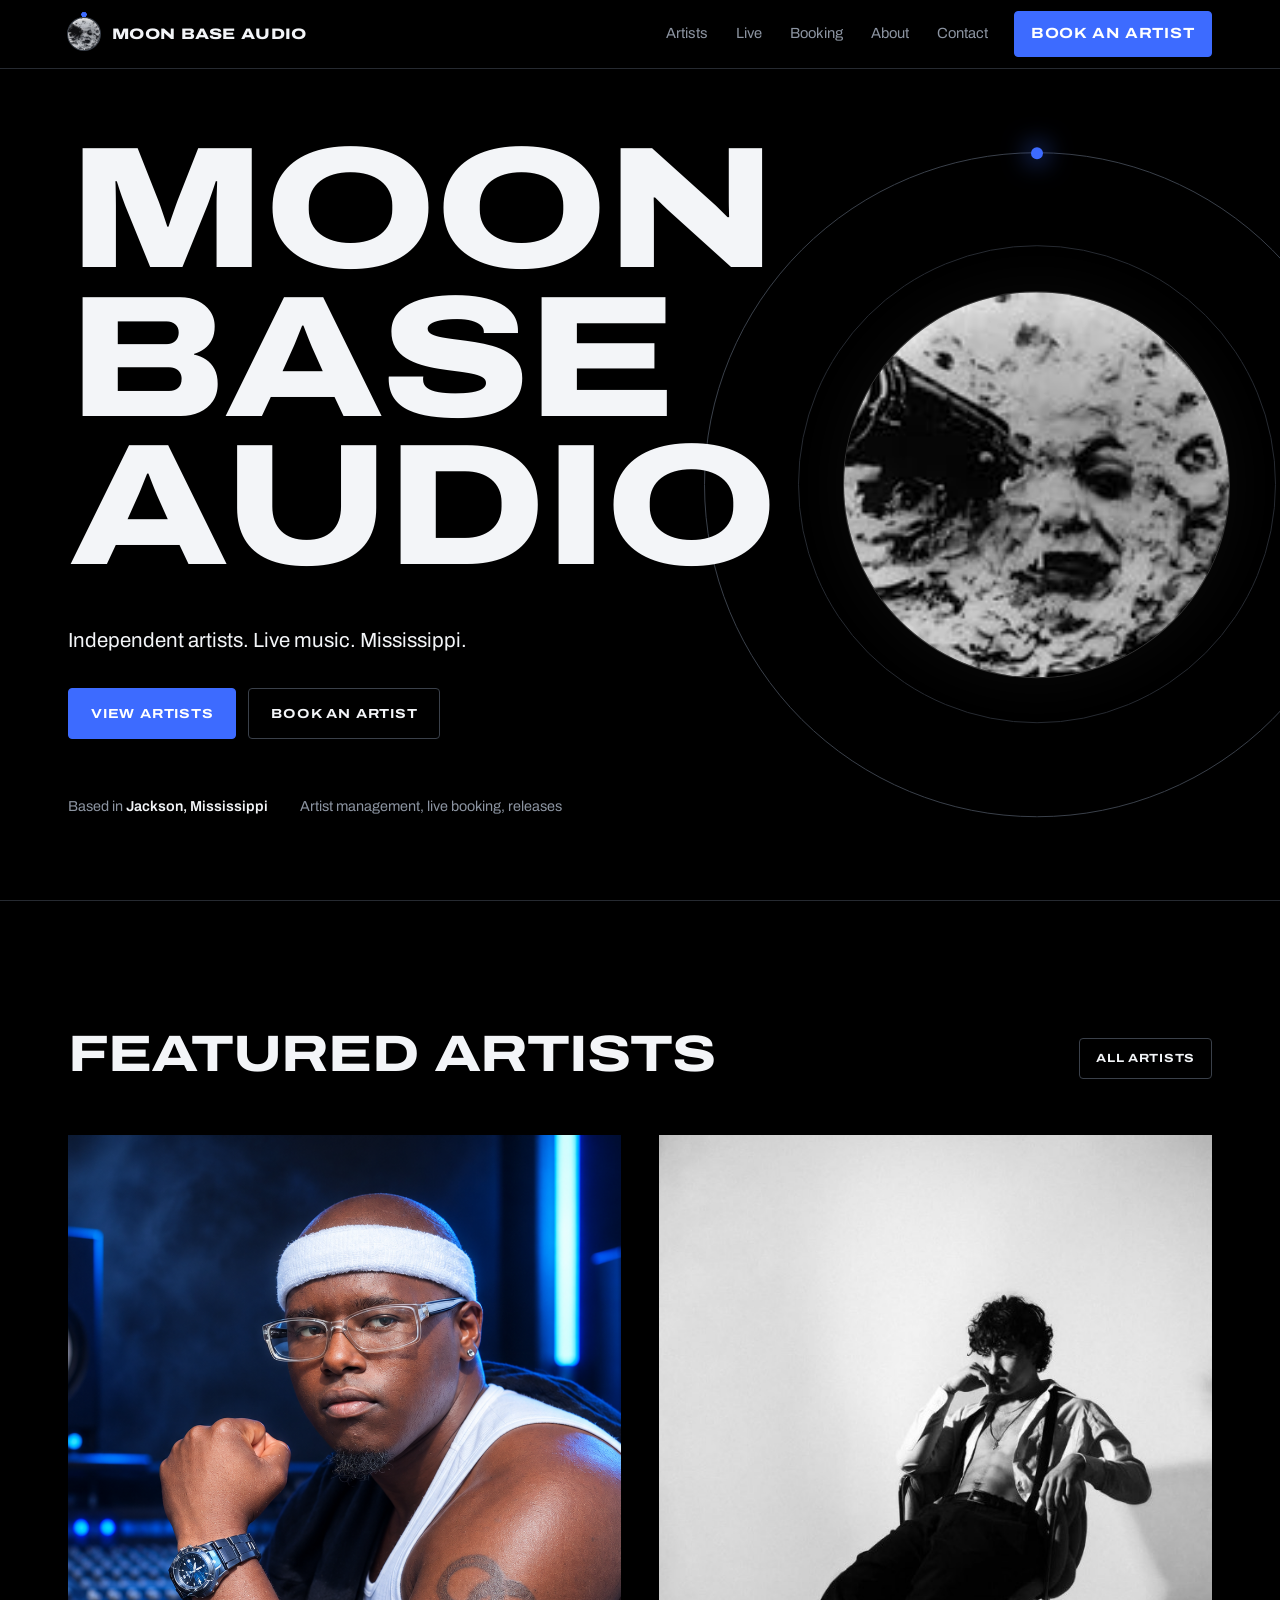
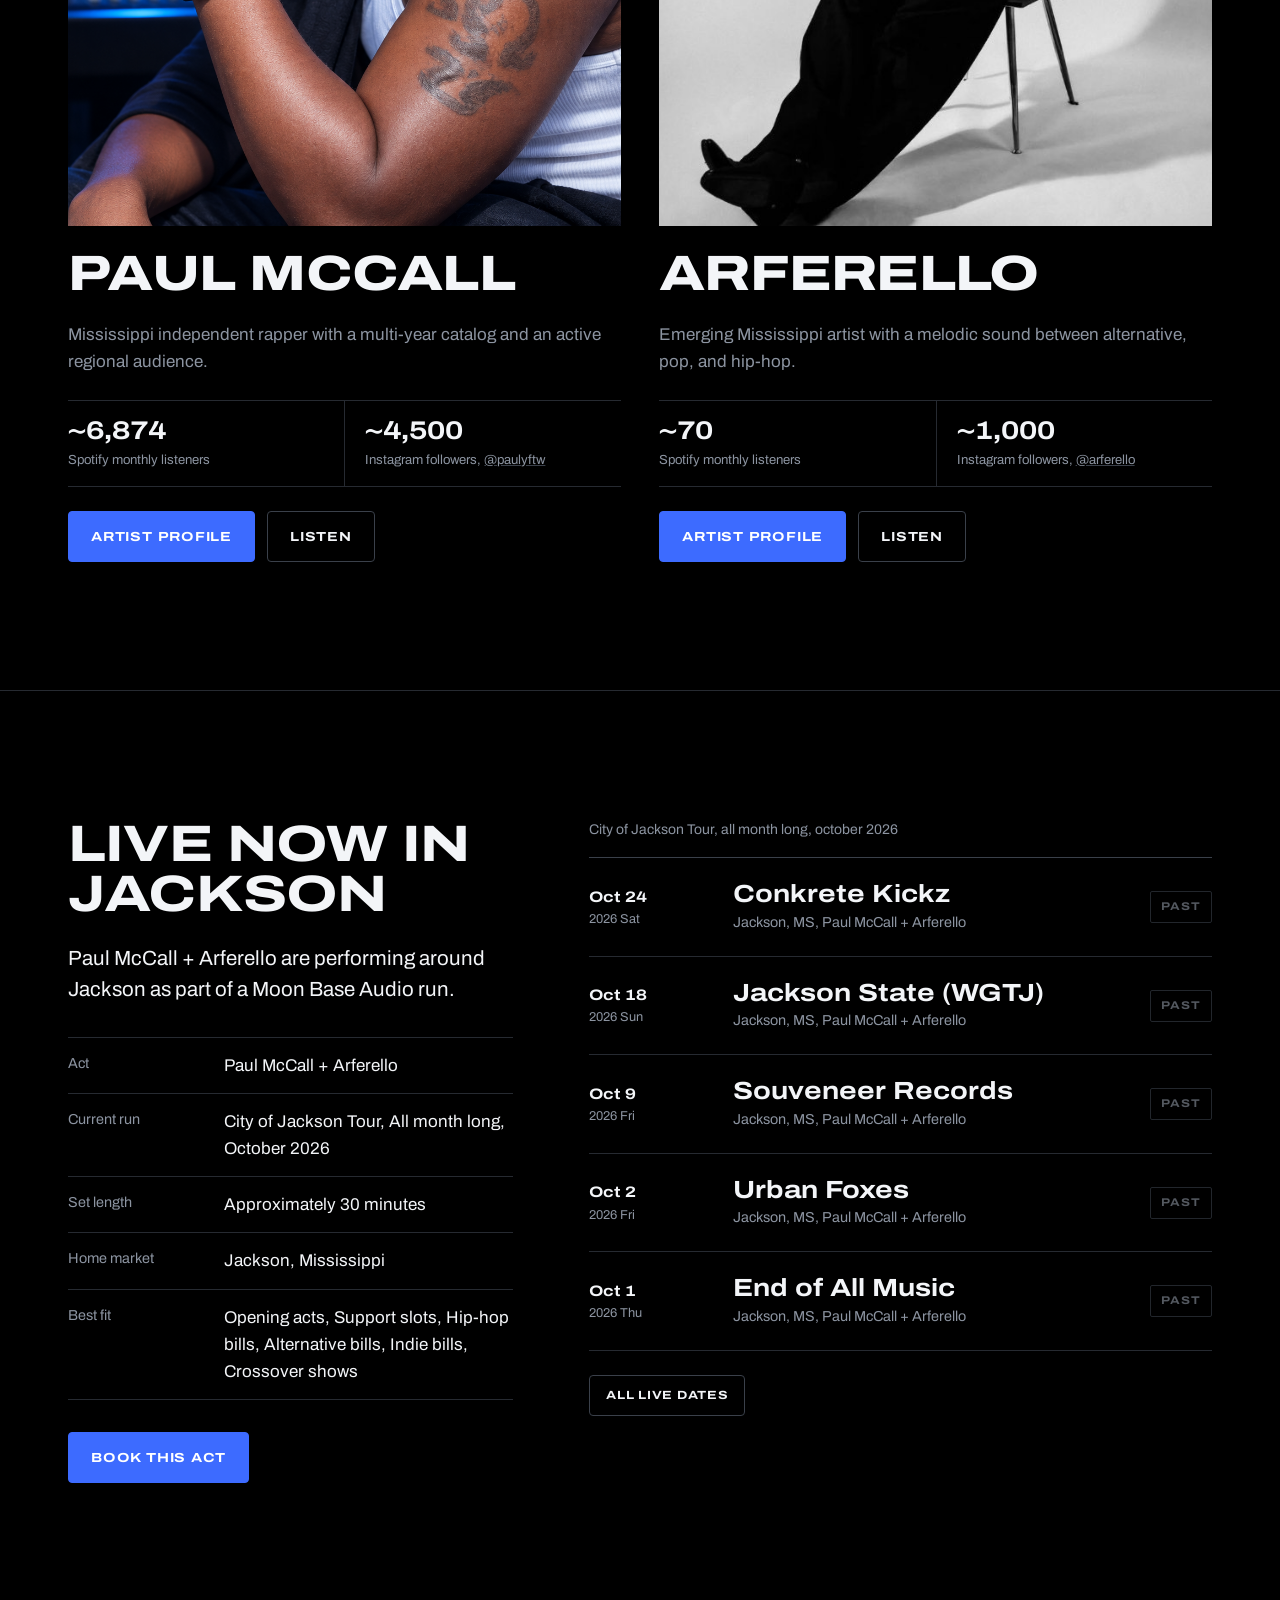
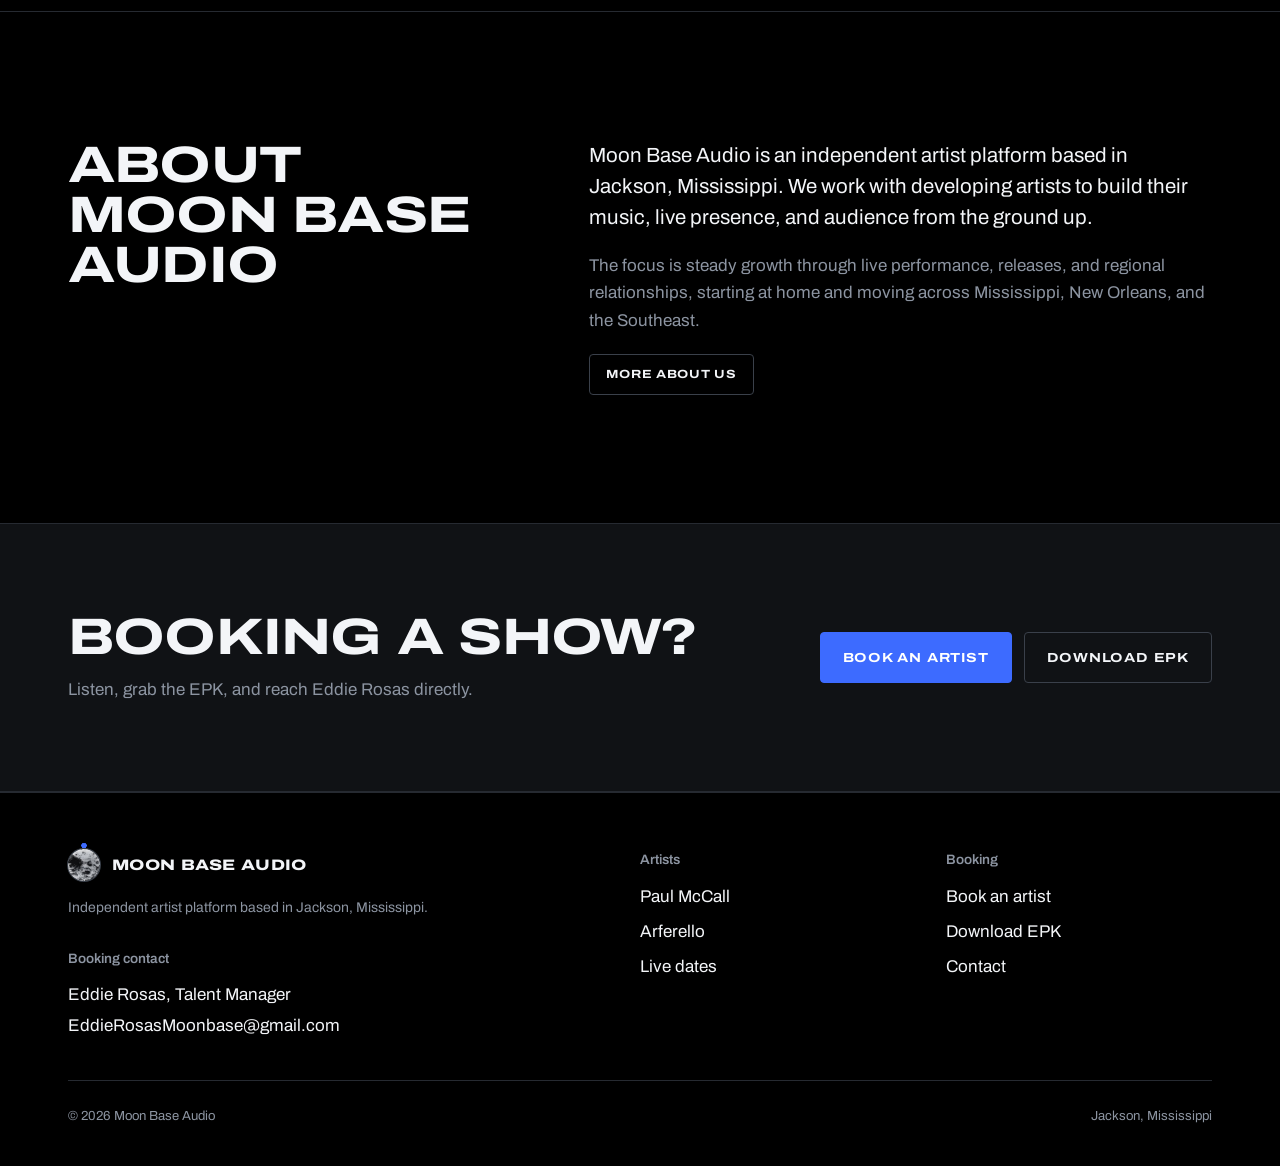
==== index.html @ 9dc70bcf "Upload Moon Base Audio website" ====
<!DOCTYPE html>
<html lang="en">
<head>
<meta charset="utf-8">
<meta name="viewport" content="width=device-width, initial-scale=1, viewport-fit=cover">

<!-- =========================================================
     SEO + SOCIAL METADATA
     Per-page <title> and description are set at runtime from the
     SEO table in js/data.js. The tags below are the defaults that
     search engines and link previews read first.
     Replace https://moonbaseaudio.com with the real domain.
     ========================================================= -->
<title>Moon Base Audio | Jackson Mississippi Music & Independent Artists</title>
<meta name="description" content="Moon Base Audio is an independent artist platform in Jackson, Mississippi. Artist management, live booking, and releases for Mississippi independent artists Paul McCall and Arferello.">
<meta name="keywords" content="Moon Base Audio, Jackson Mississippi music, Mississippi independent artists, Paul McCall, Arferello, Mississippi hip-hop, Jackson MS live music, artist booking">
<meta name="theme-color" content="#000000">
<link rel="canonical" href="https://moonbaseaudio.com/">

<meta property="og:type" content="website">
<meta property="og:site_name" content="Moon Base Audio">
<meta property="og:title" content="Moon Base Audio | Jackson Mississippi Music & Independent Artists">
<meta property="og:description" content="Independent artists. Live music. Mississippi. Book Paul McCall + Arferello for opening slots, showcases, and regional bills.">
<meta property="og:url" content="https://moonbaseaudio.com/">
<meta property="og:image" content="https://moonbaseaudio.com/assets/images/og-image.jpg">
<meta property="og:image:width" content="1200">
<meta property="og:image:height" content="630">
<meta name="twitter:card" content="summary_large_image">
<meta name="twitter:title" content="Moon Base Audio | Jackson Mississippi Music">
<meta name="twitter:description" content="Mississippi independent artists Paul McCall and Arferello. Live booking, releases, and artist development from Jackson, MS.">
<meta name="twitter:image" content="https://moonbaseaudio.com/assets/images/og-image.jpg">

<link rel="icon" type="image/png" href="assets/images/favicon.png">
<link rel="apple-touch-icon" href="assets/images/apple-touch-icon.png">

<script type="application/ld+json">
{
  "@context": "https://schema.org",
  "@type": "Organization",
  "name": "Moon Base Audio",
  "url": "https://moonbaseaudio.com/",
  "logo": "https://moonbaseaudio.com/assets/images/moon-base-logo.jpg",
  "email": "EddieRosasMoonbase@gmail.com",
  "address": { "@type": "PostalAddress", "addressLocality": "Jackson", "addressRegion": "MS", "addressCountry": "US" },
  "sameAs": ["https://beacons.ai/paulyftw", "https://beacons.ai/arferello"]
}
</script>

<!-- Font: Archivo, SIL Open Font License 1.1 (see README to self-host) -->
<link rel="preconnect" href="https://fonts.googleapis.com">
<link rel="preconnect" href="https://fonts.gstatic.com" crossorigin>
<link href="https://fonts.googleapis.com/css2?family=Archivo:wdth,wght@62..125,300..900&display=swap" rel="stylesheet">

<link rel="stylesheet" href="css/styles.css">
<script src="js/data.js" defer></script>
<script src="js/app.js" defer></script>
</head>
<body>

<a class="sr-only" href="#main">Skip to content</a>

<header class="site-header">
  <div class="wrap">
    <a class="brand" href="#/" aria-label="Moon Base Audio home"><span class="mark" aria-hidden="true"></span>Moon Base Audio</a>
    <button class="menu-toggle" aria-expanded="false" aria-controls="nav">Menu</button>
    <nav class="nav" id="nav" aria-label="Main"></nav>
  </div>
</header>

<main id="main" tabindex="-1">
  <noscript>
    <div class="wrap" style="padding:80px 0">
      <h1 class="h1">Moon Base Audio</h1>
      <p class="lede" style="margin-top:20px">Independent artists. Live music. Mississippi. Booking: Eddie Rosas, Talent Manager, <a href="mailto:EddieRosasMoonbase@gmail.com">EddieRosasMoonbase@gmail.com</a>.</p>
      <p style="margin-top:20px"><a href="assets/epk/Moon_Base_Audio_Paul_McCall_Arferello_EPK.pdf">Download the EPK (PDF)</a></p>
    </div>
  </noscript>
</main>

<footer class="site-footer" id="footer"></footer>

</body>
</html>
---- css/styles.css ----
/* Moon Base Audio — styles
   Design tokens are at the top. Font: Archivo (SIL Open Font License), loaded from Google Fonts in index.html. */
/* =========================================================
   DESIGN TOKENS
   The brand is dark-only.
   ========================================================= */
:root{
  --bg:#000000;
  --bg-raised:#101215;
  --panel:#16191E;
  --line:#262A31;
  --line-strong:#3A404A;
  --text:#F3F5F8;
  --muted:#8C94A1;
  --accent:#3D6BFF;
  --accent-soft:rgba(61,107,255,.14);
  --font:"Archivo", "Helvetica Neue", Arial, system-ui, sans-serif;
  --wide:125;   /* font-stretch for display type */
  --max:1240px;
  --gutter:clamp(20px,4vw,48px);
  --radius:4px;
  color-scheme:dark;
  box-sizing:border-box;
  padding-top:env(safe-area-inset-top,0px);
  padding-bottom:env(safe-area-inset-bottom,0px);
}

*,*::before,*::after{box-sizing:inherit}
html{scroll-padding-top:calc(env(safe-area-inset-top,0px) + 80px);-webkit-text-size-adjust:100%}
body{margin:0;background:var(--bg);color:var(--text);font-family:var(--font);font-size:17px;line-height:1.6;font-weight:400;-webkit-font-smoothing:antialiased;overflow-x:hidden}
img{max-width:100%;display:block}
a{color:inherit}
:focus-visible{outline:2px solid var(--accent);outline-offset:3px}
.wrap{max-width:var(--max);margin:0 auto;padding:0 var(--gutter)}
.sr-only{position:absolute;width:1px;height:1px;overflow:hidden;clip:rect(0 0 0 0);white-space:nowrap}

/* ---------- Type scale ---------- */
.display{font-stretch:125%;font-weight:800;line-height:.86;letter-spacing:-.02em;margin:0;text-transform:uppercase}
.h1{font-stretch:125%;font-weight:800;font-size:clamp(2.6rem,7vw,5.6rem);line-height:.92;letter-spacing:-.02em;margin:0;text-transform:uppercase}
.h2{font-stretch:125%;font-weight:750;font-size:clamp(1.9rem,4.2vw,3.2rem);line-height:.98;letter-spacing:-.015em;margin:0;text-transform:uppercase}
.h3{font-stretch:112%;font-weight:700;font-size:1.35rem;line-height:1.15;margin:0}
.lede{font-size:clamp(1.1rem,1.6vw,1.3rem);line-height:1.5;color:var(--text);max-width:36em;margin:0}
.body{color:var(--muted);max-width:38em;margin:0}
.small{font-size:.875rem;color:var(--muted)}

/* ---------- Header ---------- */
.site-header{position:sticky;top:env(safe-area-inset-top,0px);z-index:50;background:rgba(0,0,0,.82);backdrop-filter:blur(14px);-webkit-backdrop-filter:blur(14px);border-bottom:1px solid var(--line)}
.site-header .wrap{display:flex;align-items:center;justify-content:space-between;height:68px;gap:24px}
.brand{display:flex;align-items:center;gap:12px;text-decoration:none;font-stretch:125%;font-weight:800;font-size:.95rem;letter-spacing:.02em;text-transform:uppercase;white-space:nowrap}
.mark{width:32px;height:32px;border-radius:50%;position:relative;flex:none;background:#222 center/cover no-repeat;box-shadow:0 0 0 1px var(--line-strong)}
.mark::after{content:"";position:absolute;inset:-6px;border-radius:50%;background:radial-gradient(circle at 50% 2.5px,var(--accent) 0 2.5px,transparent 3px);animation:spin 14s linear infinite;filter:none}
@media (prefers-reduced-motion:reduce){.mark::after{animation:none}}
.nav{display:flex;align-items:center;gap:4px}
.nav a{text-decoration:none;font-size:.92rem;color:var(--muted);padding:8px 12px;border-radius:var(--radius);transition:color .2s}
.nav a:hover,.nav a[aria-current="page"]{color:var(--text)}
.nav a[aria-current="page"]{box-shadow:inset 0 -2px 0 var(--accent);border-radius:0}
.nav .btn{margin-left:10px}
.nav a.btn-primary,.nav a.btn-primary:hover{color:#fff;padding:10px 16px;box-shadow:none;border-radius:var(--radius)}
.menu-toggle{display:none;background:none;border:1px solid var(--line-strong);color:var(--text);font:inherit;font-size:.9rem;padding:8px 14px;border-radius:var(--radius);cursor:pointer}
@media (max-width:860px){
  .menu-toggle{display:block}
  .nav{position:fixed;inset:68px 0 auto 0;top:calc(68px + env(safe-area-inset-top,0px));flex-direction:column;align-items:stretch;background:var(--bg);border-bottom:1px solid var(--line);padding:12px var(--gutter) 24px;display:none}
  .nav.open{display:flex}
  .nav a{padding:14px 0;font-size:1.1rem;border-bottom:1px solid var(--line)}
  .nav a[aria-current="page"]{box-shadow:none;color:var(--accent)}
  .nav .btn{margin:16px 0 0;justify-content:center}
}

/* ---------- Buttons ---------- */
.btn{display:inline-flex;align-items:center;gap:10px;text-decoration:none;font:inherit;font-stretch:118%;font-weight:700;font-size:.82rem;letter-spacing:.06em;text-transform:uppercase;padding:14px 22px;border-radius:var(--radius);border:1px solid var(--line-strong);background:transparent;color:var(--text);cursor:pointer;transition:background .2s,border-color .2s,color .2s;white-space:nowrap}
.btn:hover{border-color:var(--text)}
.btn-primary{background:var(--accent);border-color:var(--accent);color:#fff}
.btn-primary:hover{background:#5683FF;border-color:#5683FF}
.btn-sm{padding:10px 16px;font-size:.74rem}
.btn[aria-disabled="true"]{opacity:.4;pointer-events:none}
.btn-row{display:flex;flex-wrap:wrap;gap:12px}

/* ---------- Sections ---------- */
main{min-height:60vh}
.section{padding:clamp(72px,10vw,128px) 0}
.section + .section{border-top:1px solid var(--line)}
.section-head{display:flex;justify-content:space-between;align-items:flex-end;gap:24px;flex-wrap:wrap;margin-bottom:clamp(36px,5vw,56px)}
.page-head{padding:clamp(64px,9vw,112px) 0 clamp(40px,5vw,56px);border-bottom:1px solid var(--line)}
.page-head .lede{margin-top:24px}

/* ---------- Hero ---------- */
.hero{position:relative;overflow:hidden;min-height:calc(100svh - 68px);display:flex;align-items:center;padding:56px 0 72px;border-bottom:1px solid var(--line)}
.hero .wrap{position:relative;z-index:2;width:100%}
.hero .display{font-size:clamp(3.4rem,13.5vw,12rem)}
.hero .lede{margin-top:clamp(28px,4vw,44px)}
.hero .btn-row{margin-top:32px}
.hero-meta{margin-top:56px;display:flex;gap:32px;flex-wrap:wrap;font-size:.9rem;color:var(--muted)}
.hero-meta strong{color:var(--text);font-weight:600}
.orbit{position:absolute;z-index:1;right:calc(-1 * clamp(40px,7vw,140px));top:50%;width:clamp(420px,52vw,760px);aspect-ratio:1;transform:translateY(-50%);border-radius:50%;border:1px solid var(--line-strong);pointer-events:none}
.orbit::before{content:"";position:absolute;inset:14%;border-radius:50%;border:1px solid var(--line)}
.orbit .moon{position:absolute;inset:21%;width:58%;height:58%;border-radius:50%;object-fit:cover;filter:grayscale(1) contrast(1.08);opacity:.92;box-shadow:0 0 0 1px var(--line-strong),0 0 80px rgba(61,107,255,.12)}
.orbit .sat{position:absolute;inset:0;animation:spin 48s linear infinite}
.orbit .sat::after{content:"";position:absolute;width:12px;height:12px;border-radius:50%;background:var(--accent);box-shadow:0 0 24px 4px rgba(61,107,255,.55);left:50%;top:-6px;margin-left:-6px}
@keyframes spin{to{transform:rotate(360deg)}}
@media (max-width:760px){.orbit{right:-48%;top:34%;opacity:.55}.orbit .moon{opacity:.6}}
@media (prefers-reduced-motion:reduce){.orbit .sat{animation:none;transform:rotate(38deg)}*{transition:none!important}}

/* ---------- Image placeholder ---------- */
.ph{position:relative;background:repeating-linear-gradient(135deg,#0E1013 0 14px,#121519 14px 28px);border:1px dashed var(--line-strong);display:flex;align-items:flex-end;overflow:hidden}
.ph span{margin:16px;font-size:.78rem;color:var(--muted);background:rgba(0,0,0,.7);padding:6px 10px;border-radius:2px}
.media{position:relative;overflow:hidden;background:var(--panel)}
.media img{width:100%;height:100%;object-fit:cover;transition:transform .6s ease}

/* ---------- Artist cards ---------- */
.artist-grid{display:grid;grid-template-columns:repeat(2,1fr);gap:clamp(20px,3vw,40px)}
@media (max-width:820px){.artist-grid{grid-template-columns:1fr}}
.artist-card{display:flex;flex-direction:column;gap:24px}
.artist-card .media,.artist-card .ph{aspect-ratio:4/5}
.artist-card:hover .media img{transform:scale(1.03)}
.artist-card .name{font-stretch:125%;font-weight:800;font-size:clamp(2rem,4vw,3.1rem);line-height:.95;text-transform:uppercase;margin:0;letter-spacing:-.015em}
.artist-card .name a{text-decoration:none}
.artist-card .name a:hover{color:var(--accent)}
.artist-card p{margin:0}

.metrics{display:grid;grid-template-columns:repeat(2,minmax(0,1fr));border-top:1px solid var(--line);border-bottom:1px solid var(--line)}
.metric{padding:16px 0}
.metric + .metric{padding-left:20px;border-left:1px solid var(--line)}
.metric .num{font-stretch:118%;font-weight:700;font-size:1.6rem;line-height:1.1;font-variant-numeric:tabular-nums}
.metric .lbl{font-size:.82rem;color:var(--muted);margin-top:4px}
.metric a{color:var(--muted);text-decoration-color:var(--line-strong)}
.metric a:hover{color:var(--accent)}

/* ---------- Live act block ---------- */
.live-grid{display:grid;grid-template-columns:5fr 7fr;gap:clamp(32px,6vw,96px);align-items:start}
@media (max-width:900px){.live-grid{grid-template-columns:1fr}}
.facts{margin:32px 0 0;padding:0;display:grid;gap:0}
.facts div{display:grid;grid-template-columns:140px 1fr;gap:16px;padding:14px 0;border-top:1px solid var(--line)}
.facts div:last-child{border-bottom:1px solid var(--line)}
.facts dt{color:var(--muted);font-size:.9rem}
.facts dd{margin:0}
@media (max-width:520px){.facts div{grid-template-columns:1fr;gap:2px}}

/* ---------- Tour list ---------- */
.tour{list-style:none;margin:0;padding:0;border-top:1px solid var(--line-strong)}
.tour li{display:grid;grid-template-columns:120px 1fr auto;align-items:center;gap:24px;padding:22px 0;border-bottom:1px solid var(--line);transition:background .2s}
.tour li:hover{background:linear-gradient(90deg,transparent,var(--accent-soft) 40%,transparent)}
.tour .date{font-stretch:118%;font-weight:700;font-size:.95rem;font-variant-numeric:tabular-nums}
.tour .date small{display:block;color:var(--muted);font-weight:400;font-stretch:100%;font-size:.8rem}
.tour .venue{font-stretch:118%;font-weight:700;font-size:clamp(1.15rem,2.2vw,1.55rem);line-height:1.15}
.tour .city{color:var(--muted);font-size:.9rem;margin-top:2px}
.status{font-size:.7rem;font-weight:700;font-stretch:118%;letter-spacing:.08em;padding:6px 10px;border-radius:2px;border:1px solid var(--line-strong);color:var(--muted);white-space:nowrap}
.status-UPCOMING{border-color:var(--accent);color:#fff;background:var(--accent)}
.status-TBA{border-color:var(--line-strong);color:var(--text)}
.status-PAST{opacity:.6}
@media (max-width:600px){.tour li{grid-template-columns:1fr auto;gap:6px 16px}.tour .date{grid-column:1/-1}}
.tour-empty{padding:40px 0;color:var(--muted);border-bottom:1px solid var(--line)}
.tour-layout{display:grid;grid-template-columns:minmax(0,1fr) minmax(240px,380px);gap:clamp(32px,5vw,72px);align-items:start}
.flyer{margin:0;display:grid;gap:10px;position:sticky;top:calc(env(safe-area-inset-top,0px) + 96px)}
.flyer img{width:100%;height:auto;border:1px solid var(--line-strong)}
@media (max-width:860px){.tour-layout{grid-template-columns:1fr}.flyer{position:static;max-width:440px}}
.filters{display:flex;gap:8px;flex-wrap:wrap;margin-bottom:28px}
.filters button{font:inherit;font-size:.85rem;background:none;color:var(--muted);border:1px solid var(--line);border-radius:999px;padding:8px 16px;cursor:pointer}
.filters button[aria-pressed="true"]{color:var(--text);border-color:var(--accent);background:var(--accent-soft)}

/* ---------- About split ---------- */
.split{display:grid;grid-template-columns:5fr 7fr;gap:clamp(32px,6vw,96px)}
@media (max-width:900px){.split{grid-template-columns:1fr}}
.stack{display:grid;gap:20px}
.pillars{display:grid;grid-template-columns:repeat(2,1fr);gap:0;margin-top:40px;border-top:1px solid var(--line)}
.pillars div{padding:20px 20px 20px 0;border-bottom:1px solid var(--line)}
.pillars div:nth-child(odd){border-right:1px solid var(--line)}
.pillars div:nth-child(even){padding-left:20px}
.pillars h3{font-stretch:112%;font-size:1rem;margin:0 0 6px}
.pillars p{margin:0;color:var(--muted);font-size:.92rem}
@media (max-width:520px){.pillars{grid-template-columns:1fr}.pillars div:nth-child(odd){border-right:0}.pillars div:nth-child(even){padding-left:0}}

/* ---------- CTA band ---------- */
.band{background:var(--bg-raised);border-top:1px solid var(--line);border-bottom:1px solid var(--line)}
.band .wrap{display:flex;justify-content:space-between;align-items:center;gap:32px;flex-wrap:wrap;padding-top:clamp(56px,7vw,88px);padding-bottom:clamp(56px,7vw,88px)}

/* ---------- Artist profile ---------- */
.profile-hero{position:relative;border-bottom:1px solid var(--line);padding:clamp(40px,6vw,80px) 0}
.profile-hero-grid{display:grid;grid-template-columns:minmax(0,1fr) minmax(280px,500px);gap:clamp(32px,5vw,72px);align-items:end}
.profile-hero-photo .media,.profile-hero-photo .ph{aspect-ratio:4/5}
.profile-hero .h1{font-size:clamp(3rem,8vw,7.5rem);overflow-wrap:anywhere}
@media (max-width:820px){.profile-hero-grid{grid-template-columns:1fr}.profile-hero-photo{order:-1}}
.profile-hero .tag{margin-top:16px;color:var(--text);font-size:1.05rem}
.profile-body{display:grid;grid-template-columns:7fr 5fr;gap:clamp(32px,6vw,96px)}
@media (max-width:900px){.profile-body{grid-template-columns:1fr}}
.side-panel{display:grid;gap:28px;align-content:start}
.link-list{display:grid;gap:0;border-top:1px solid var(--line)}
.link-list a,.link-list .na{display:flex;justify-content:space-between;align-items:center;padding:16px 0;border-bottom:1px solid var(--line);text-decoration:none;transition:color .2s,padding .2s}
.link-list a:hover{color:var(--accent);padding-left:6px}
.link-list .handle{color:var(--muted);font-size:.9rem}
.link-list .na{color:var(--muted)}
.releases{list-style:none;margin:0;padding:0;border-top:1px solid var(--line)}
.releases li{display:flex;justify-content:space-between;align-items:baseline;gap:16px;padding:18px 0;border-bottom:1px solid var(--line)}
.releases .t{font-stretch:112%;font-weight:700;font-size:1.15rem}
.releases .m{color:var(--muted);font-size:.88rem;text-align:right}

/* ---------- Collab ---------- */
.collab{display:grid;grid-template-columns:1fr 1fr;gap:0;border:1px solid var(--line)}
.collab > div{padding:clamp(28px,4vw,48px)}
.collab > div + div{border-left:1px solid var(--line)}
@media (max-width:820px){.collab{grid-template-columns:1fr}.collab > div + div{border-left:0;border-top:1px solid var(--line)}}
.collab .pair{font-stretch:125%;font-weight:800;font-size:clamp(1.8rem,3.6vw,2.8rem);line-height:.95;text-transform:uppercase;margin:0}
.collab .plus{color:var(--accent)}

/* ---------- Booking ---------- */
.chips{display:flex;flex-wrap:wrap;gap:10px;list-style:none;margin:28px 0 0;padding:0}
.chips li{border:1px solid var(--line-strong);padding:9px 16px;border-radius:999px;font-size:.92rem}
.epk{border:1px solid var(--accent);background:var(--accent-soft);padding:clamp(24px,3vw,36px);display:grid;gap:16px}
.epk .file{font-size:.82rem;color:var(--muted);word-break:break-all}
.contact-card{border:1px solid var(--line);padding:clamp(24px,3vw,36px);display:grid;gap:4px}
.contact-card .who{font-stretch:118%;font-weight:700;font-size:1.4rem}
.contact-card .role{color:var(--muted)}
.contact-card .email{margin-top:16px;font-size:1.05rem;word-break:break-all;text-decoration-color:var(--accent);text-underline-offset:4px}
.contact-card .email:hover{color:var(--accent)}

.form{display:grid;grid-template-columns:1fr 1fr;gap:20px}
.form .full{grid-column:1/-1}
@media (max-width:640px){.form{grid-template-columns:1fr}}
.field{display:grid;gap:8px}
.field label{font-size:.88rem;color:var(--muted)}
.field label .req{color:var(--accent)}
.field input,.field select,.field textarea{font:inherit;font-size:1rem;color:var(--text);background:var(--bg-raised);border:1px solid var(--line);border-radius:var(--radius);padding:14px 14px;width:100%;transition:border-color .2s}
.field textarea{min-height:150px;resize:vertical}
.field input:focus,.field select:focus,.field textarea:focus{outline:none;border-color:var(--accent)}
.field input[aria-invalid="true"],.field textarea[aria-invalid="true"]{border-color:#FF5A5A}
.field input::-webkit-calendar-picker-indicator{filter:invert(1)}
.form-note{margin:0;font-size:.88rem;color:var(--muted)}
.form-status{grid-column:1/-1;padding:16px;border:1px solid var(--accent);background:var(--accent-soft);display:none}
.form-status.show{display:block}
.form-status.error{border-color:#FF5A5A;background:rgba(255,90,90,.08)}

/* ---------- Footer ---------- */
.site-footer{border-top:1px solid var(--line);padding:56px 0 40px;margin-top:0}
.site-footer .wrap{display:grid;grid-template-columns:2fr 1fr 1fr;gap:40px}
@media (max-width:760px){.site-footer .wrap{grid-template-columns:1fr}}
.site-footer h4{font-size:.85rem;font-weight:600;color:var(--muted);margin:0 0 12px}
.site-footer ul{list-style:none;padding:0;margin:0;display:grid;gap:8px}
.site-footer a{text-decoration:none;color:var(--text)}
.site-footer a:hover{color:var(--accent)}
.site-footer .legal{grid-column:1/-1;border-top:1px solid var(--line);padding-top:24px;color:var(--muted);font-size:.82rem;display:flex;justify-content:space-between;gap:16px;flex-wrap:wrap}

/* Page entrance: one quiet fade on route change */
.page-enter{animation:enter .45s ease both}
@keyframes enter{from{opacity:0}to{opacity:1}}
@media (prefers-reduced-motion:reduce){.page-enter{animation:none}}
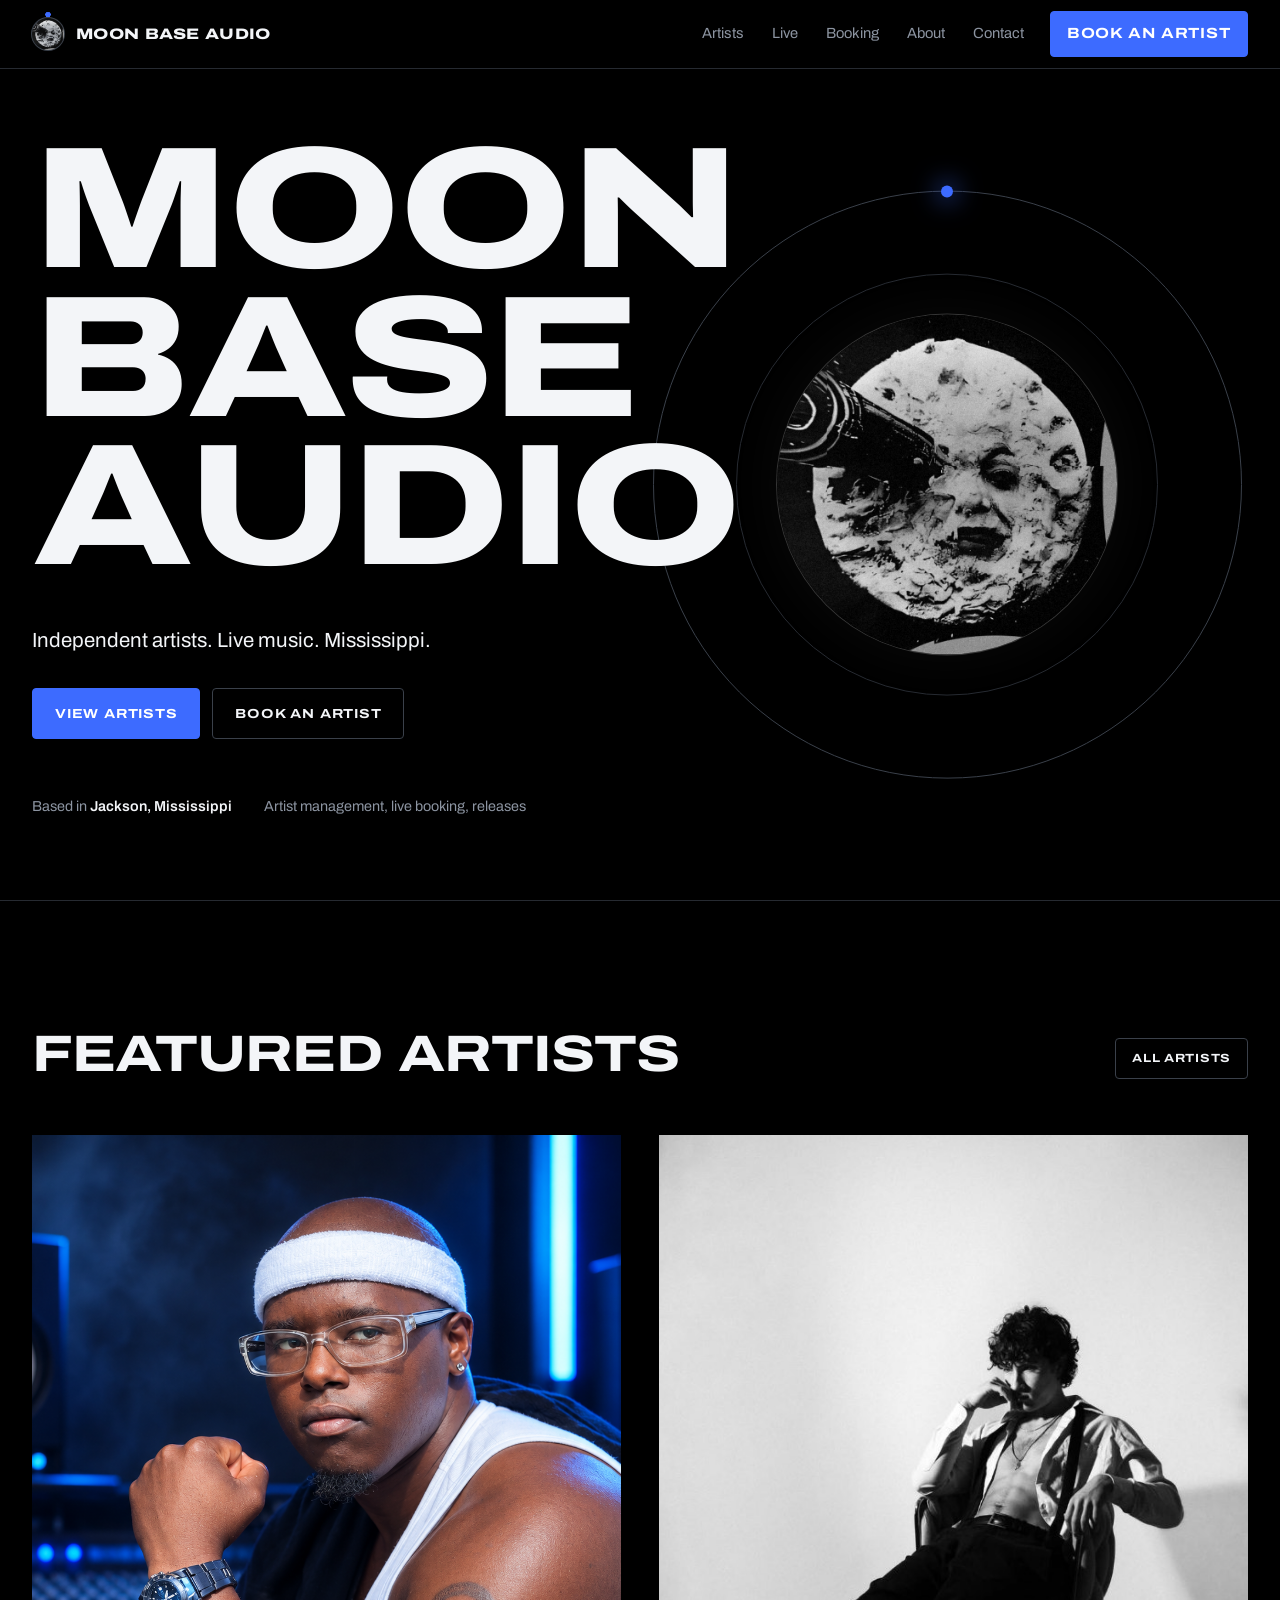
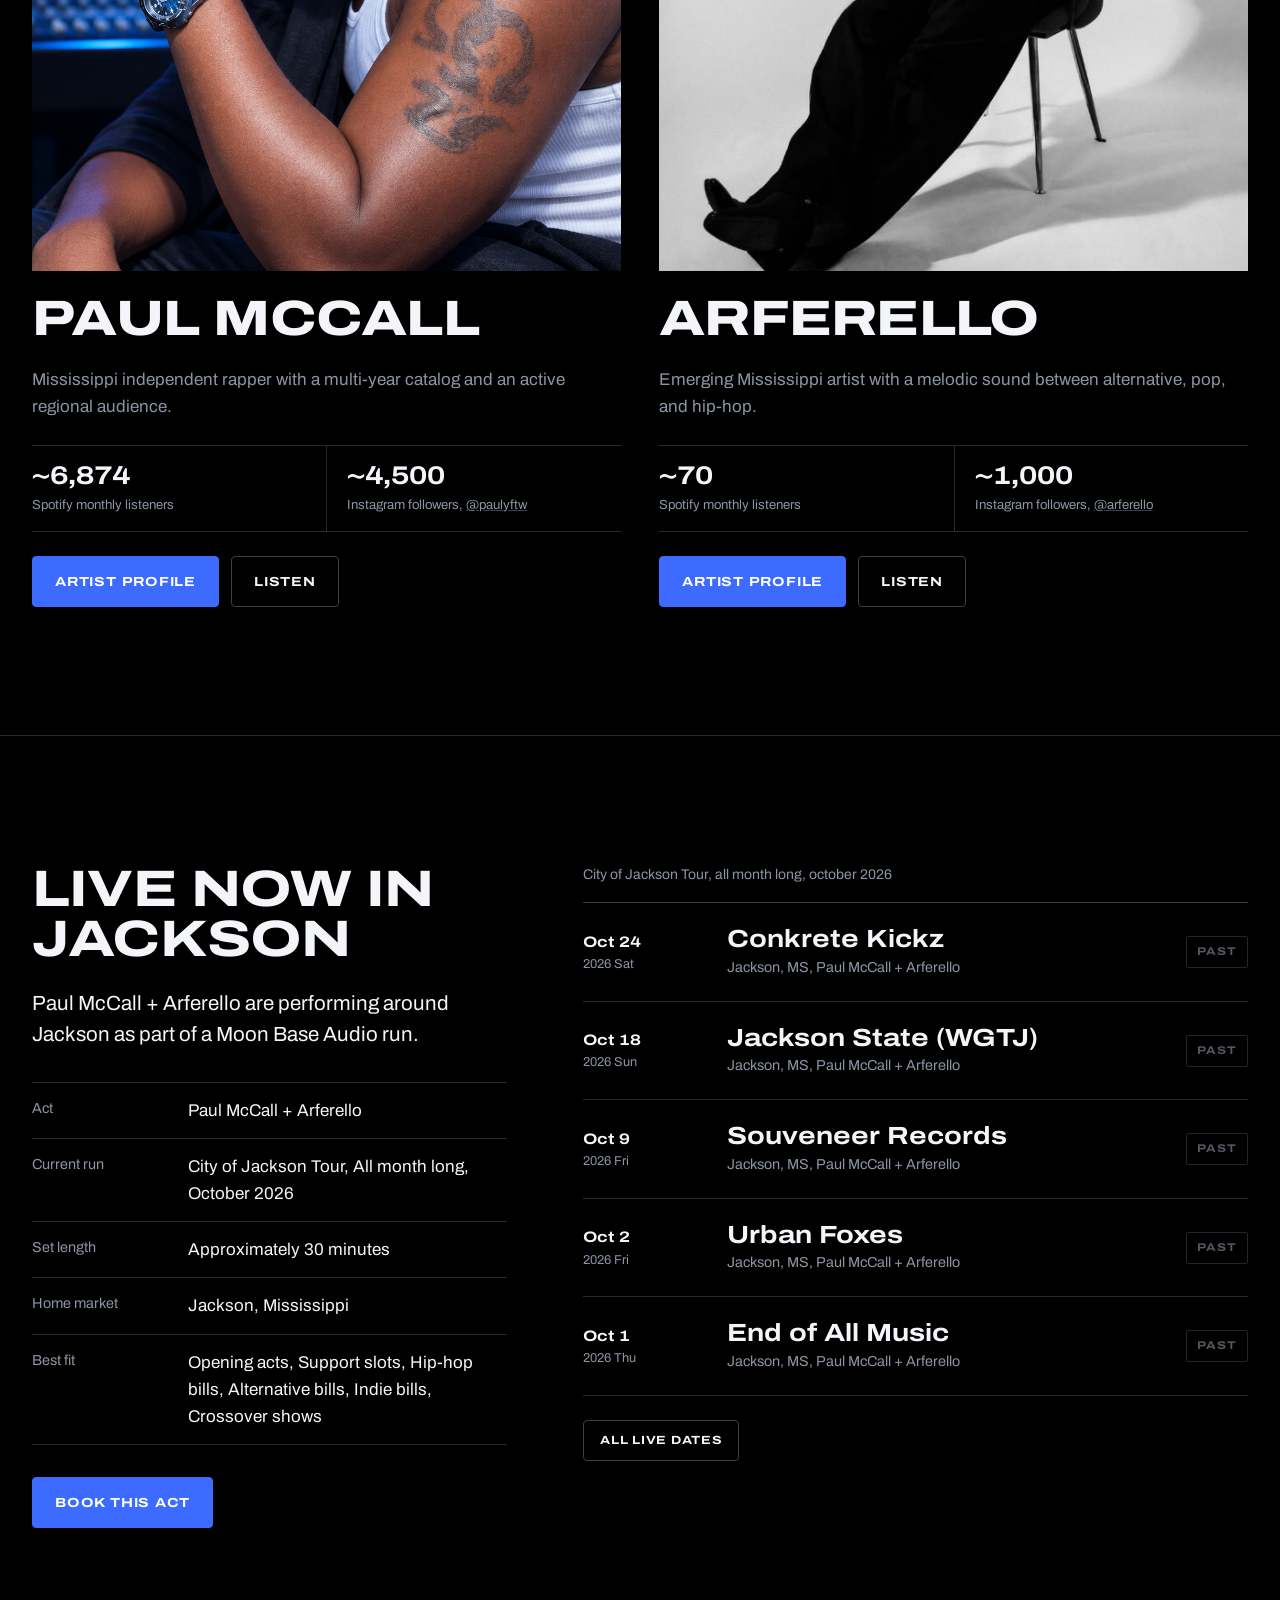
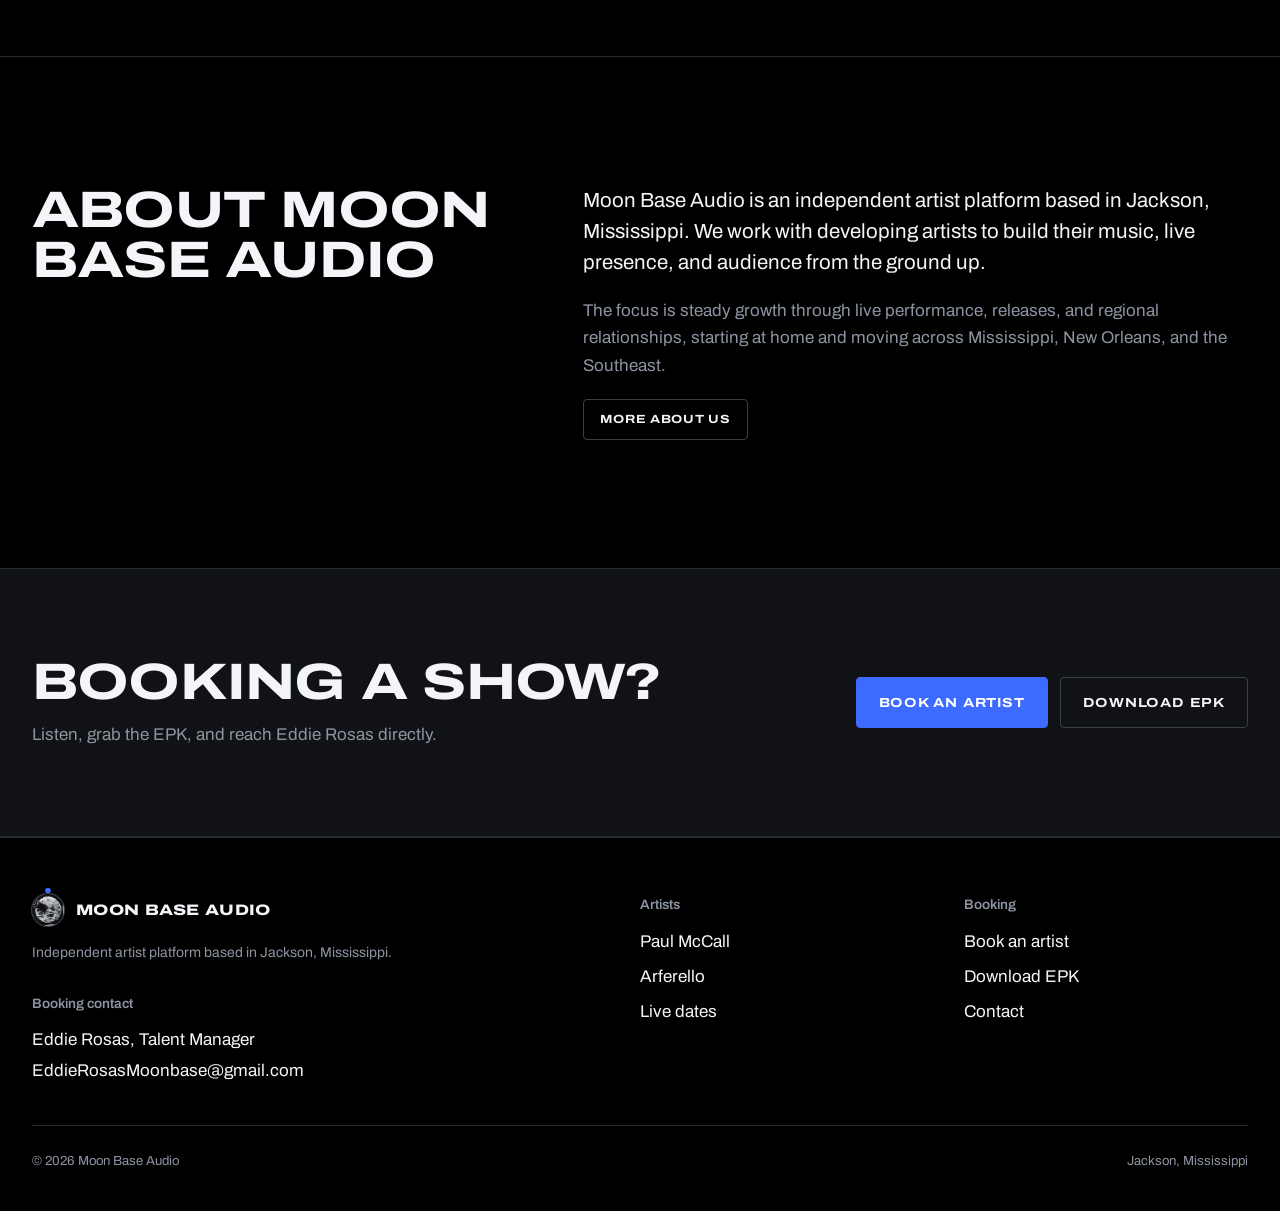
==== commit a95fc20d: "Load mobile hero positioning override" ====
--- a/index.html
+++ b/index.html
@@ -52,6 +52,7 @@
 <link href="https://fonts.googleapis.com/css2?family=Archivo:wdth,wght@62..125,300..900&display=swap" rel="stylesheet">
 
 <link rel="stylesheet" href="css/styles.css">
+<link rel="stylesheet" href="css/mobile-hero.css">
 <script src="js/data.js" defer></script>
 <script src="js/app.js" defer></script>
 </head>
--- a/css/styles.css
+++ b/css/styles.css
@@ -16,8 +16,8 @@
   --accent-soft:rgba(61,107,255,.14);
   --font:"Archivo", "Helvetica Neue", Arial, system-ui, sans-serif;
   --wide:125;   /* font-stretch for display type */
-  --max:1240px;
-  --gutter:clamp(20px,4vw,48px);
+  --max:1600px;
+  --gutter:clamp(18px,2.5vw,40px);
   --radius:4px;
   color-scheme:dark;
   box-sizing:border-box;
@@ -91,7 +91,7 @@
 .hero .btn-row{margin-top:32px}
 .hero-meta{margin-top:56px;display:flex;gap:32px;flex-wrap:wrap;font-size:.9rem;color:var(--muted)}
 .hero-meta strong{color:var(--text);font-weight:600}
-.orbit{position:absolute;z-index:1;right:calc(-1 * clamp(40px,7vw,140px));top:50%;width:clamp(420px,52vw,760px);aspect-ratio:1;transform:translateY(-50%);border-radius:50%;border:1px solid var(--line-strong);pointer-events:none}
+.orbit{position:absolute;z-index:1;right:clamp(16px,3vw,48px);top:50%;width:clamp(420px,46vw,720px);aspect-ratio:1;transform:translateY(-50%);border-radius:50%;border:1px solid var(--line-strong);pointer-events:none}
 .orbit::before{content:"";position:absolute;inset:14%;border-radius:50%;border:1px solid var(--line)}
 .orbit .moon{position:absolute;inset:21%;width:58%;height:58%;border-radius:50%;object-fit:cover;filter:grayscale(1) contrast(1.08);opacity:.92;box-shadow:0 0 0 1px var(--line-strong),0 0 80px rgba(61,107,255,.12)}
 .orbit .sat{position:absolute;inset:0;animation:spin 48s linear infinite}
--- a/css/mobile-hero.css
+++ b/css/mobile-hero.css
@@ -0,0 +1,37 @@
+/* Mobile-only hero positioning override */
+@media (max-width:760px){
+  .hero{
+    padding:40px 0 64px;
+  }
+
+  .hero .wrap{
+    position:relative;
+    z-index:2;
+  }
+
+  .orbit{
+    right:auto;
+    left:58%;
+    top:27%;
+    width:min(96vw,620px);
+    transform:translate(-50%,-20%);
+    opacity:.26;
+  }
+
+  .orbit .moon{
+    opacity:.38;
+  }
+
+  .orbit::before{
+    opacity:.9;
+  }
+}
+
+@media (max-width:520px){
+  .orbit{
+    left:62%;
+    top:26%;
+    width:110vw;
+    transform:translate(-50%,-18%);
+  }
+}
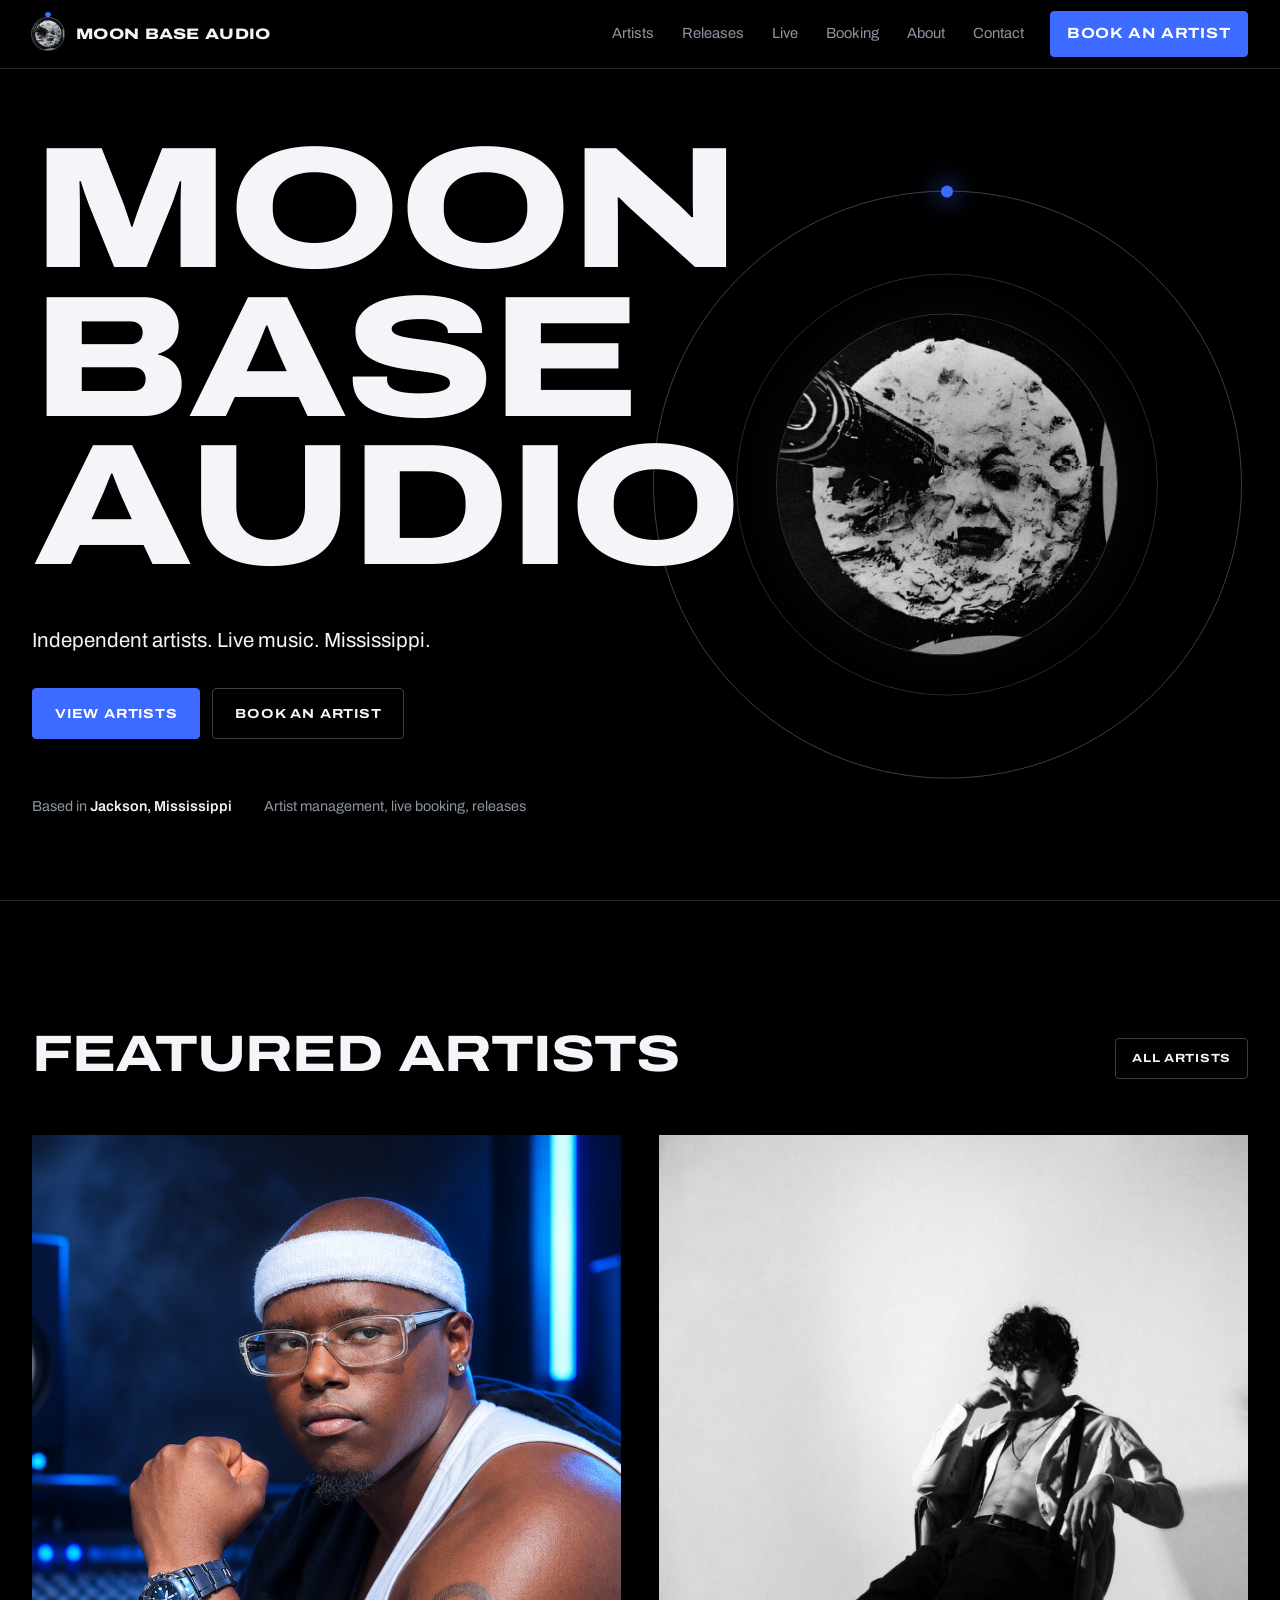
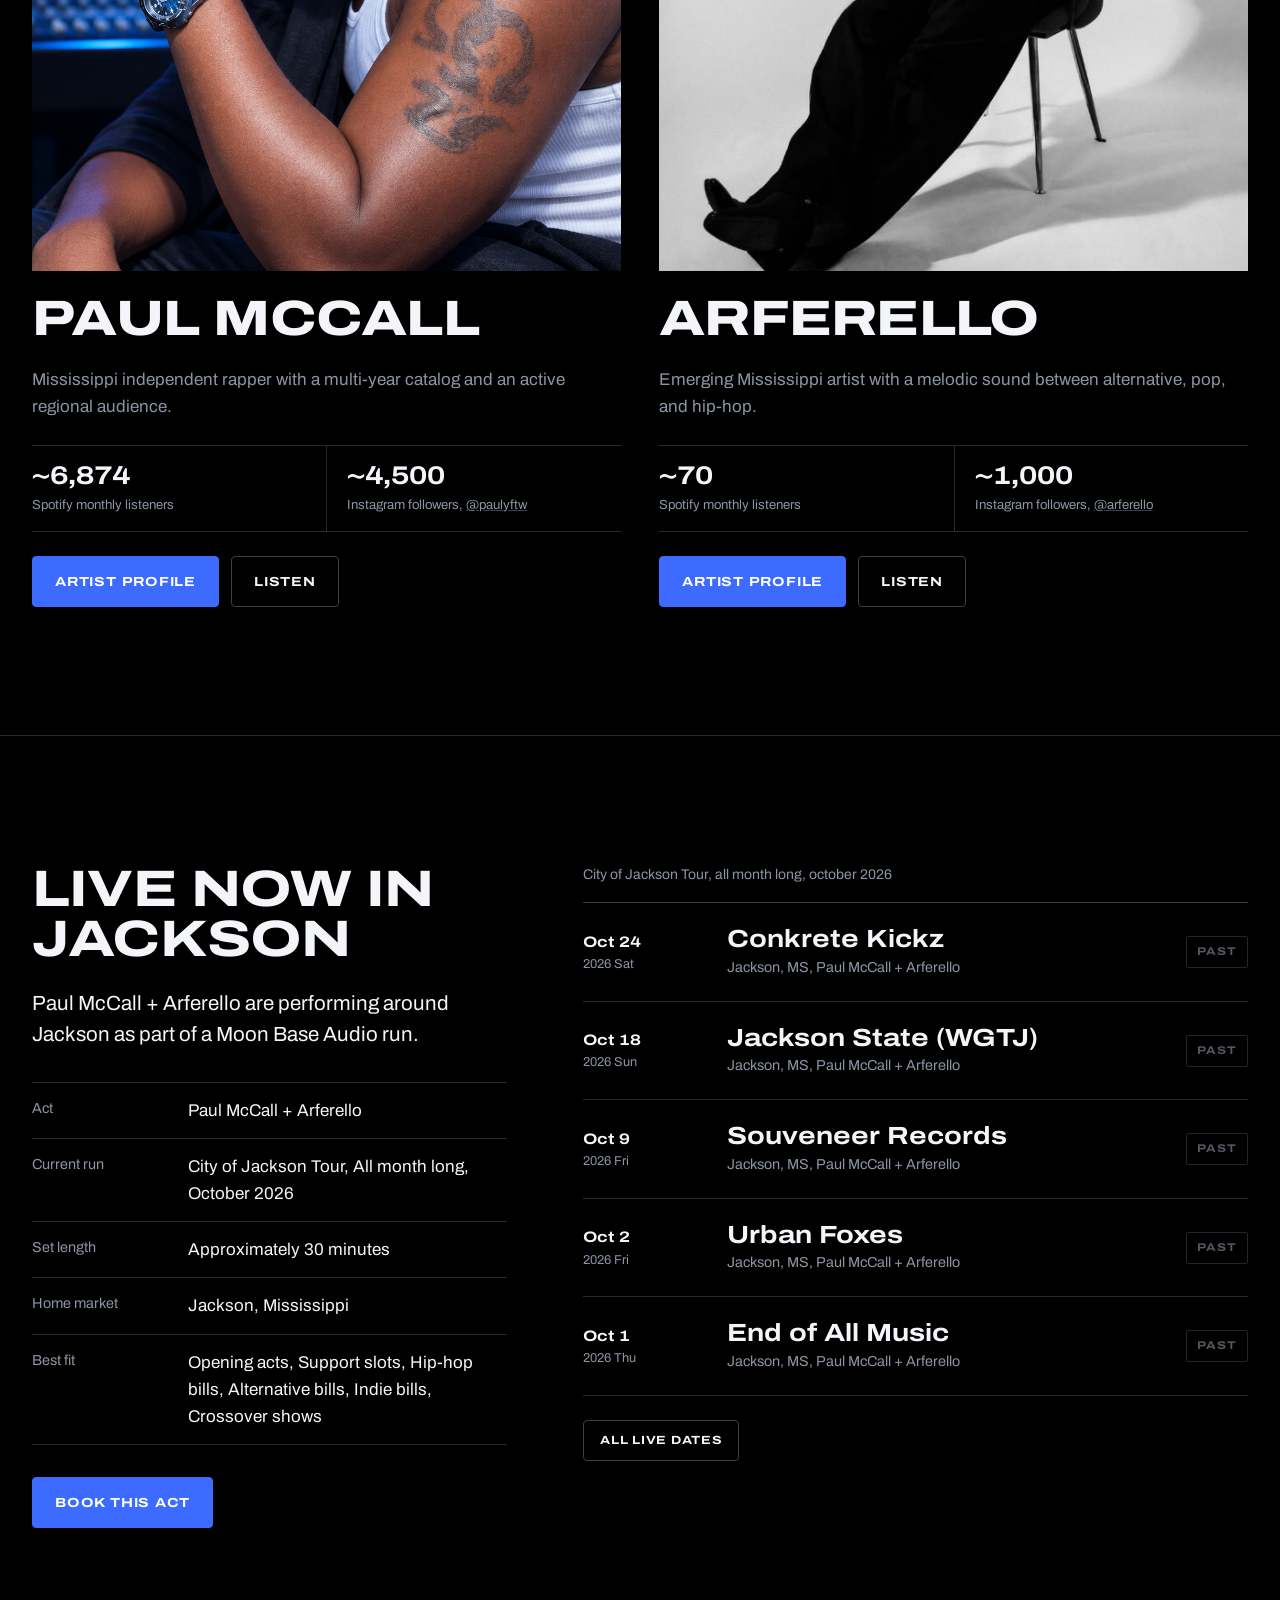
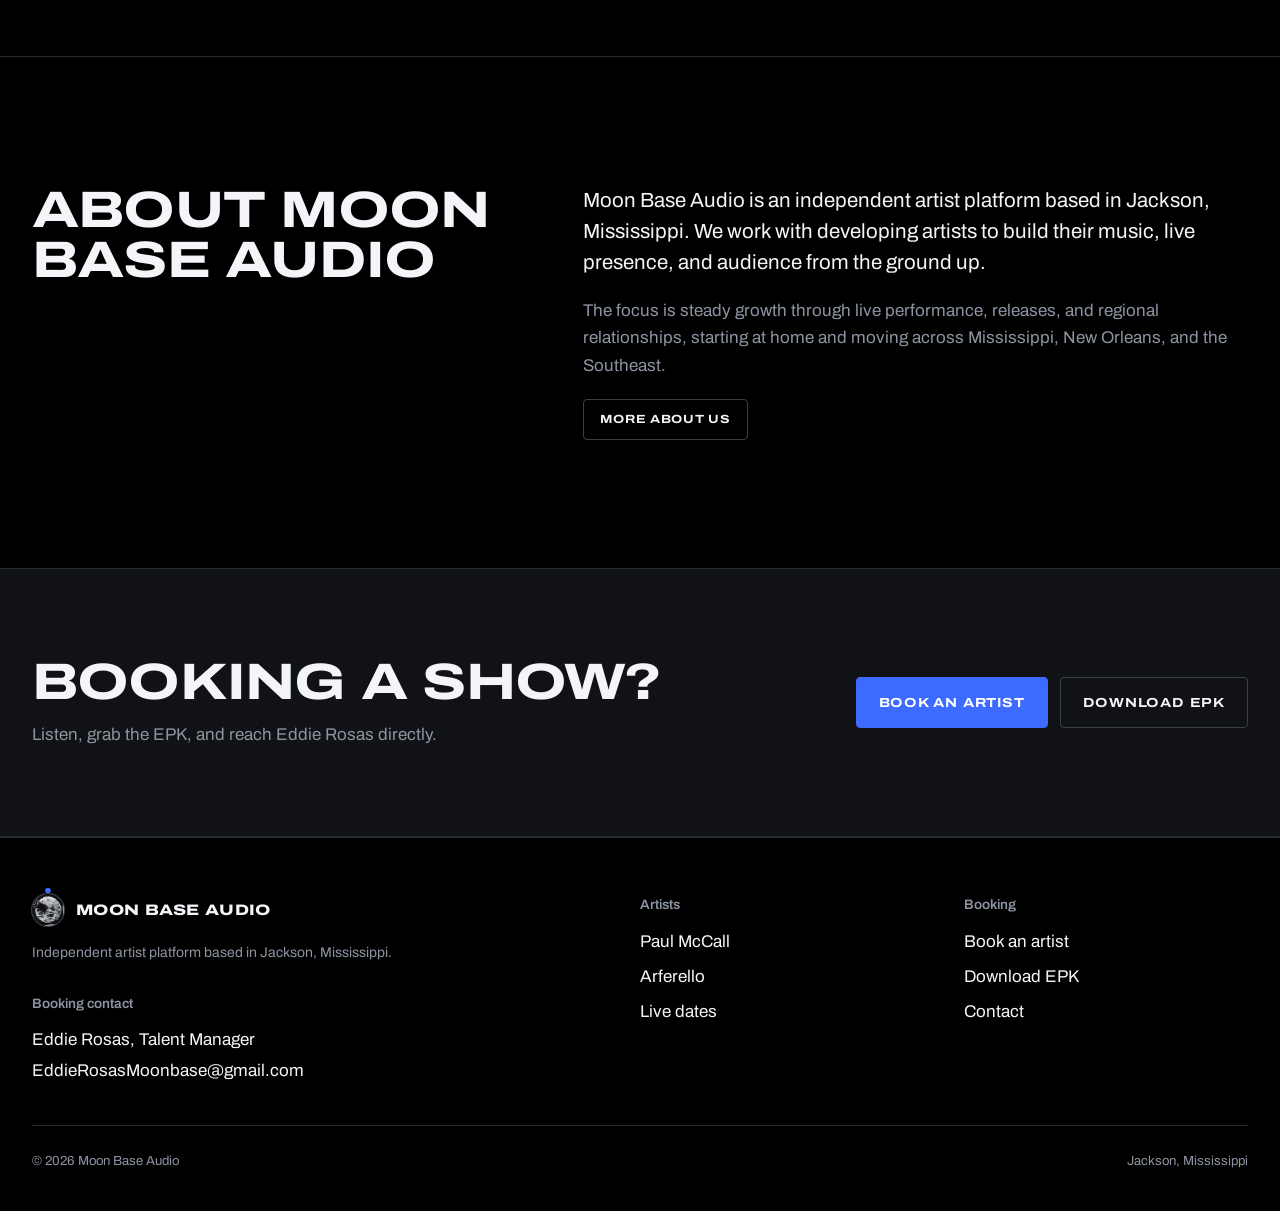
==== commit 844ec297: "Link releases page assets" ====
--- a/index.html
+++ b/index.html
@@ -53,8 +53,10 @@
 
 <link rel="stylesheet" href="css/styles.css">
 <link rel="stylesheet" href="css/mobile-hero.css">
+<link rel="stylesheet" href="css/releases.css">
 <script src="js/data.js" defer></script>
 <script src="js/app.js" defer></script>
+<script src="js/releases-page.js" defer></script>
 </head>
 <body>
 
--- a/css/releases.css
+++ b/css/releases.css
@@ -0,0 +1,29 @@
+/* Moon Base Audio — releases page */
+.releases-head .small{margin-bottom:14px;text-transform:uppercase;letter-spacing:.12em}
+.release-section{padding-top:clamp(48px,7vw,88px)}
+.release-feature{display:grid;grid-template-columns:minmax(280px,520px) minmax(0,1fr);gap:clamp(28px,6vw,88px);align-items:center;border:1px solid var(--line);background:linear-gradient(135deg,var(--bg-raised),#070809 58%,rgba(61,107,255,.08));padding:clamp(20px,3vw,36px)}
+.release-feature.is-featured{border-color:var(--line-strong)}
+.release-art{aspect-ratio:1;display:flex;align-items:flex-end;position:relative;overflow:hidden;background:radial-gradient(circle at 72% 24%,rgba(61,107,255,.28),transparent 30%),linear-gradient(145deg,#171b22,#050506 70%);border:1px solid var(--line-strong)}
+.release-art::after{content:"";position:absolute;width:58%;aspect-ratio:1;border:1px solid rgba(255,255,255,.16);border-radius:50%;right:-12%;top:-12%}
+.release-art img{width:100%;height:100%;object-fit:cover}
+.release-art-copy{position:relative;z-index:2;padding:clamp(22px,4vw,42px);display:grid;gap:8px;text-transform:uppercase}
+.release-art-copy span{font-size:.72rem;letter-spacing:.16em;color:var(--muted)}
+.release-art-copy strong{font-size:clamp(2rem,7vw,5rem);line-height:.85;font-stretch:125%;letter-spacing:-.04em}
+.release-copy{display:grid;gap:20px;align-content:center}
+.release-kicker{font-size:.75rem;text-transform:uppercase;letter-spacing:.14em;color:var(--accent);font-weight:700}
+.release-by{margin:0;color:var(--text);font-weight:600}
+.release-grid{display:grid;grid-template-columns:repeat(2,minmax(0,1fr));gap:24px}
+.release-grid .release-feature{grid-template-columns:1fr}
+.release-artist-grid{display:grid;grid-template-columns:repeat(2,minmax(0,1fr));gap:24px}
+.release-artist-card{border-top:1px solid var(--line-strong);padding:28px 0;display:grid;gap:16px}
+.release-artist-card .h3{font-size:clamp(1.6rem,3vw,2.4rem);text-transform:uppercase}
+@media (max-width:820px){
+  .release-feature{grid-template-columns:1fr;gap:28px}
+  .release-art{max-width:520px;width:100%}
+  .release-grid,.release-artist-grid{grid-template-columns:1fr}
+}
+@media (max-width:520px){
+  .release-feature{padding:16px}
+  .release-copy{gap:16px}
+  .release-art-copy strong{font-size:clamp(2.4rem,14vw,4.6rem)}
+}
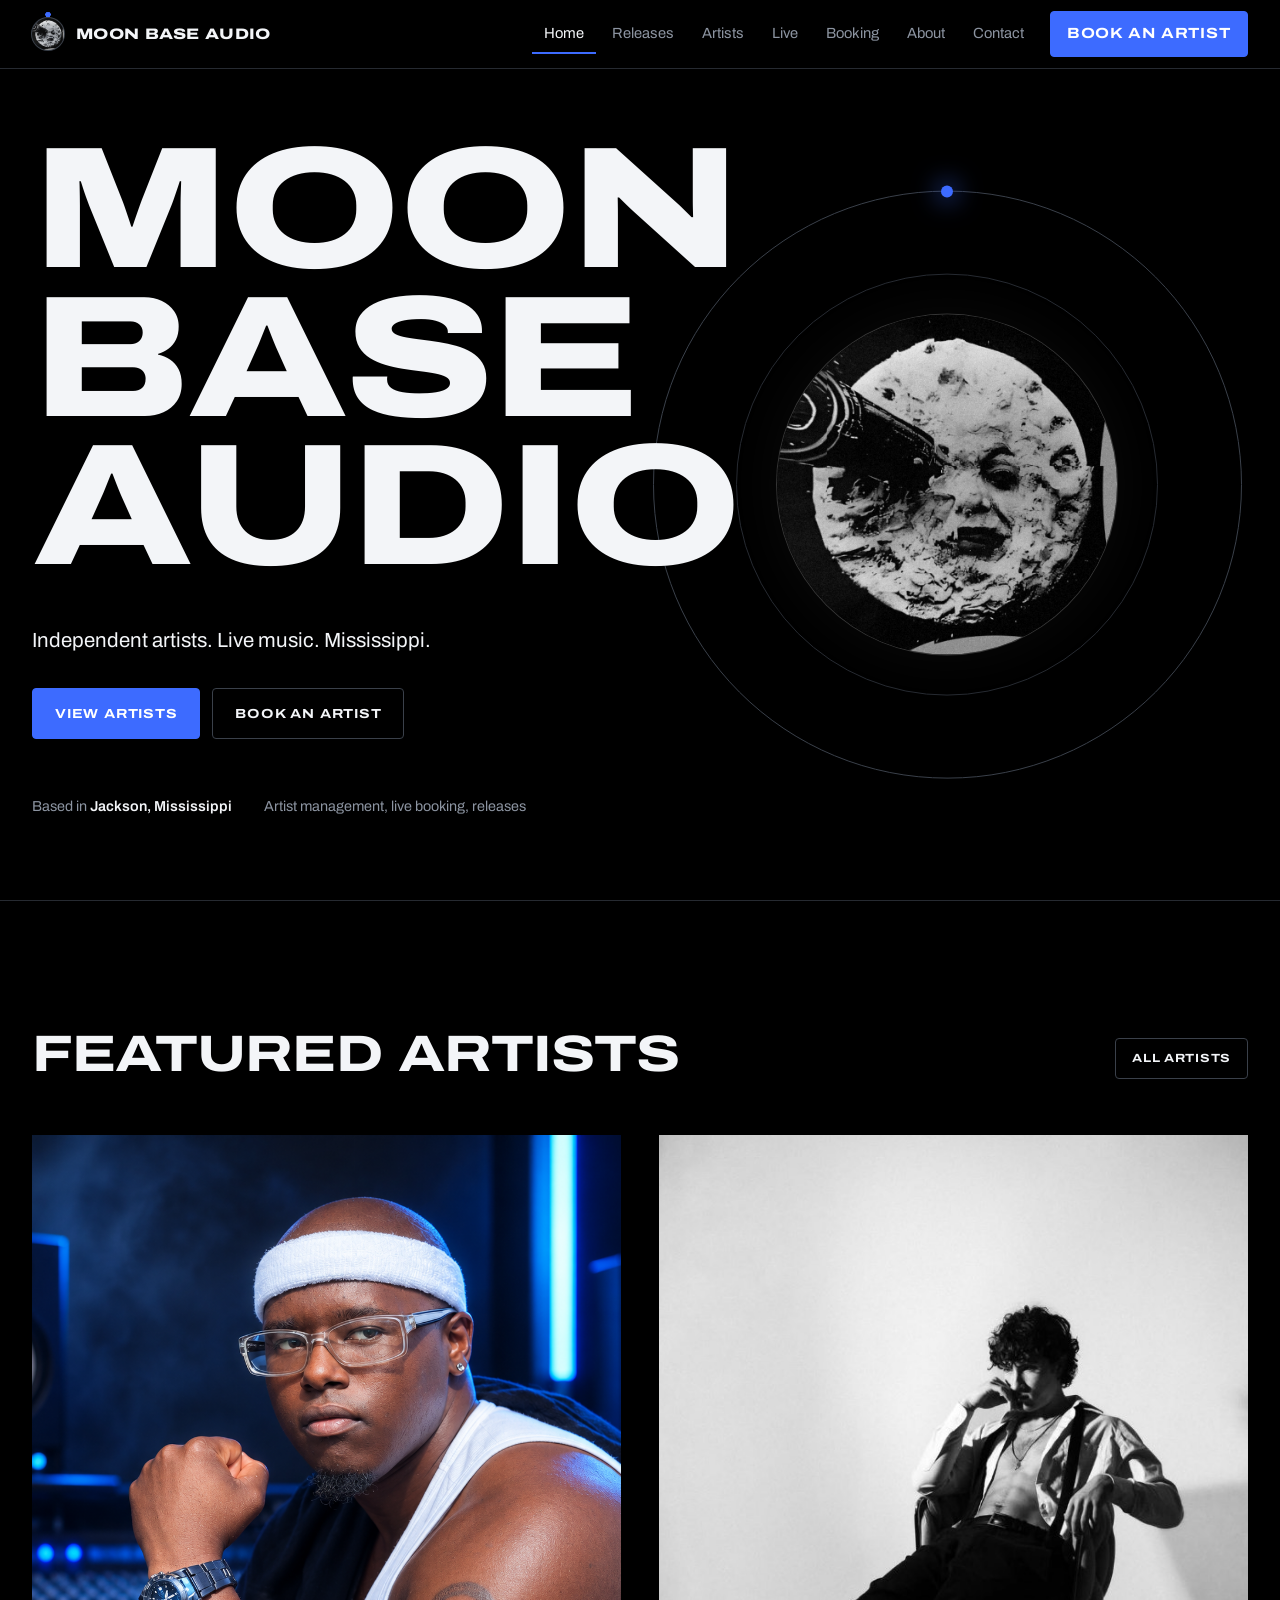
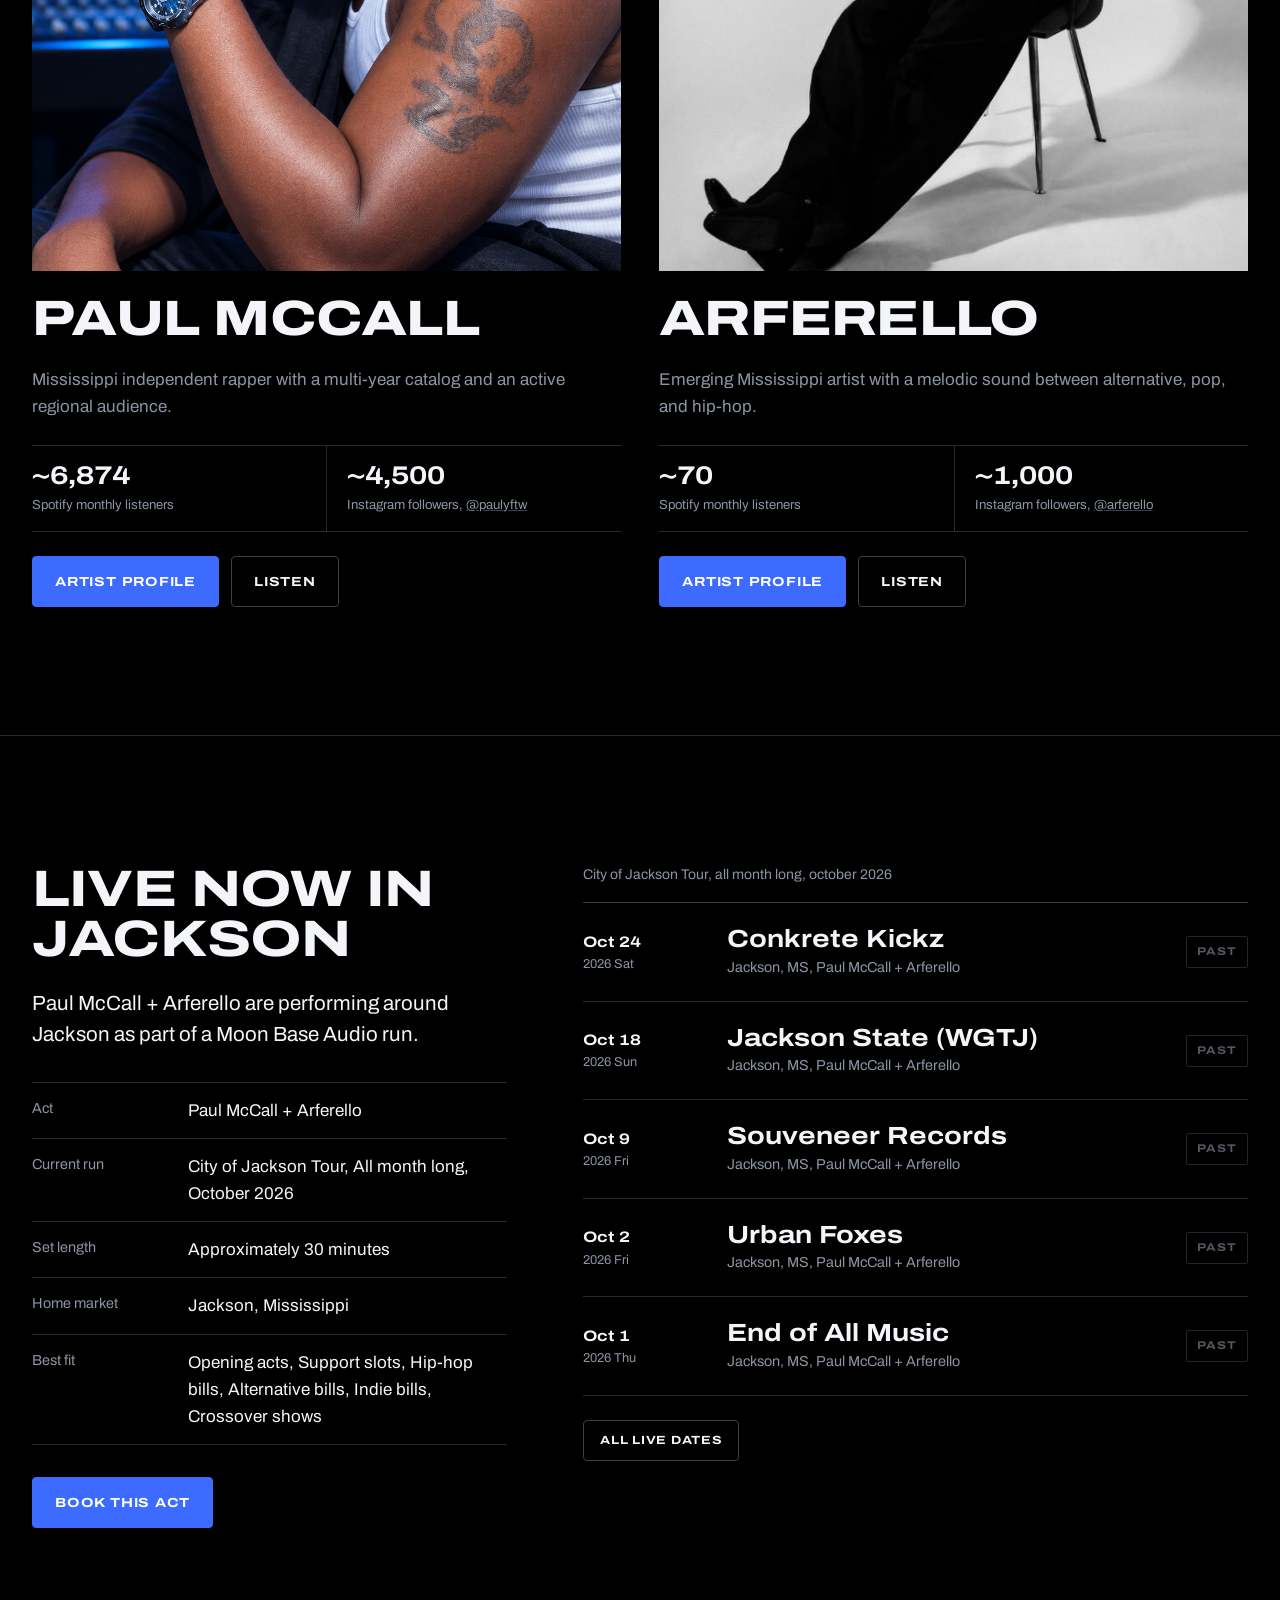
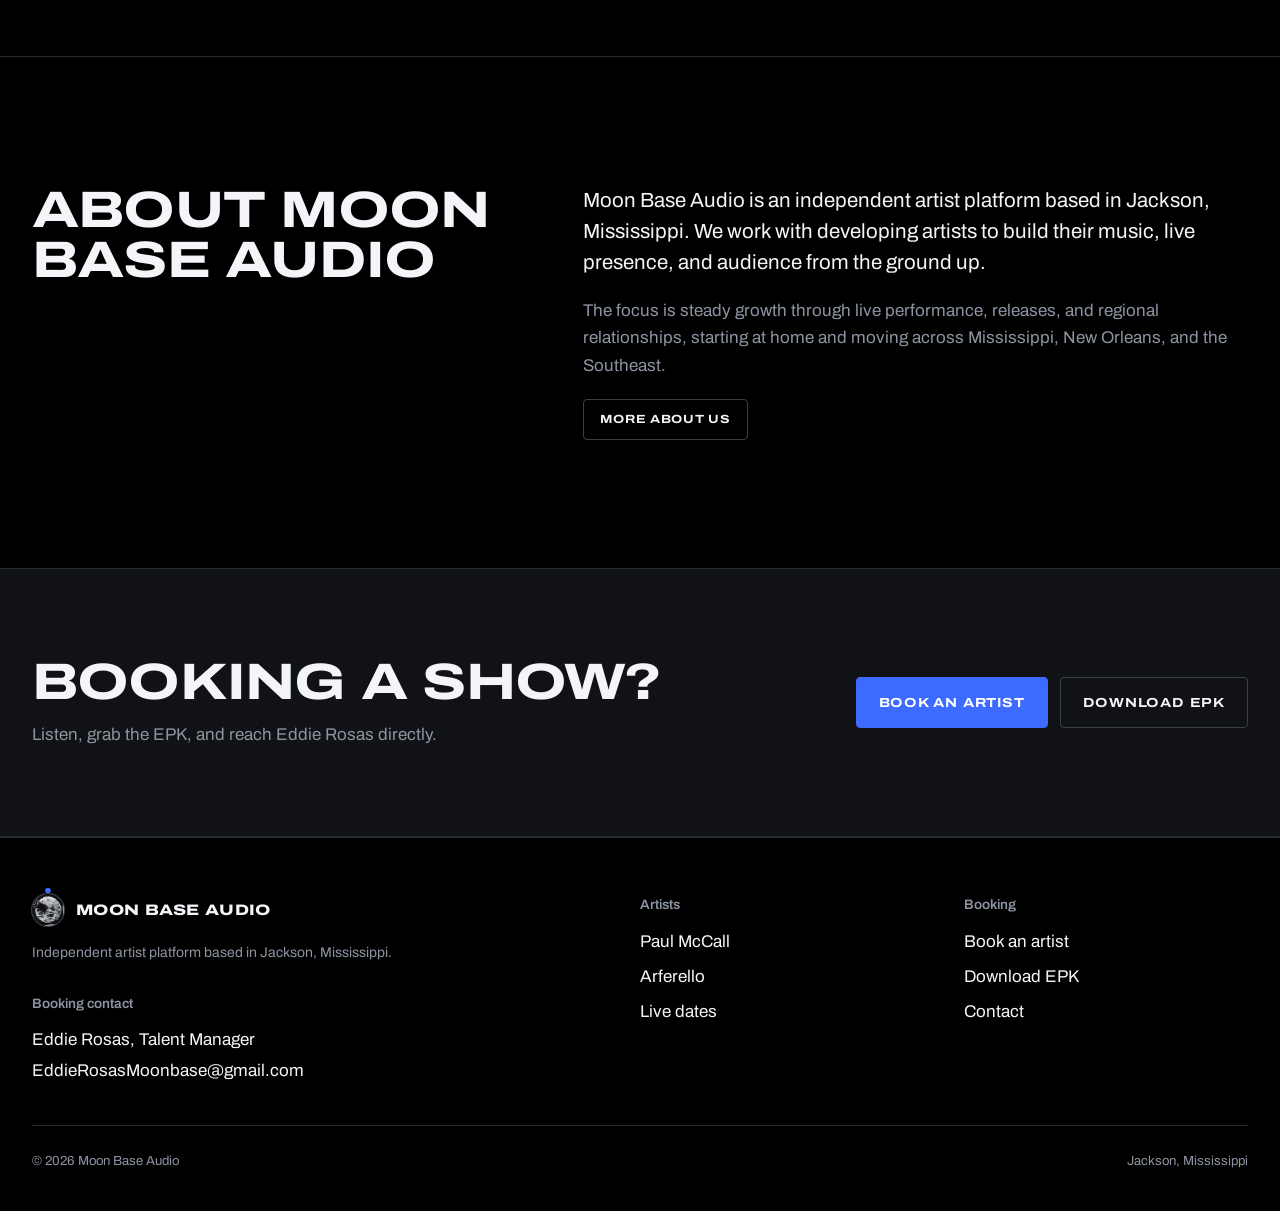
==== commit 23aa44ec: "Load artist release cards" ====
--- a/index.html
+++ b/index.html
@@ -54,9 +54,12 @@
 <link rel="stylesheet" href="css/styles.css">
 <link rel="stylesheet" href="css/mobile-hero.css">
 <link rel="stylesheet" href="css/releases.css">
+<link rel="stylesheet" href="css/artist-release-card.css">
 <script src="js/data.js" defer></script>
 <script src="js/app.js" defer></script>
 <script src="js/releases-page.js" defer></script>
+<script src="js/about-copy.js" defer></script>
+<script src="js/artist-release-card.js" defer></script>
 </head>
 <body>
 
--- a/css/artist-release-card.css
+++ b/css/artist-release-card.css
@@ -0,0 +1,13 @@
+/* Moon Base Audio — artist profile release card */
+.artist-release-feature{display:grid;grid-template-columns:minmax(180px,280px) minmax(0,1fr);gap:28px;align-items:center;border:1px solid var(--line);background:linear-gradient(135deg,var(--bg-raised),#070809 62%,rgba(61,107,255,.08));padding:20px;margin-top:18px}
+.artist-release-cover{display:block;aspect-ratio:1;overflow:hidden;border:1px solid var(--line-strong)}
+.artist-release-cover img{width:100%;height:100%;object-fit:cover;display:block}
+.artist-release-info{display:grid;gap:14px;align-content:center}
+.artist-release-info .small{text-transform:uppercase;letter-spacing:.12em;color:var(--accent)}
+.artist-release-info h3{margin:0;font-size:clamp(1.8rem,4vw,3rem);line-height:.95;text-transform:uppercase}
+.artist-release-info p{margin:0;color:var(--muted)}
+.artist-release-info .btn{justify-self:start;margin-top:4px}
+@media (max-width:700px){
+  .artist-release-feature{grid-template-columns:1fr;gap:20px;padding:16px}
+  .artist-release-cover{max-width:420px;width:100%}
+}
